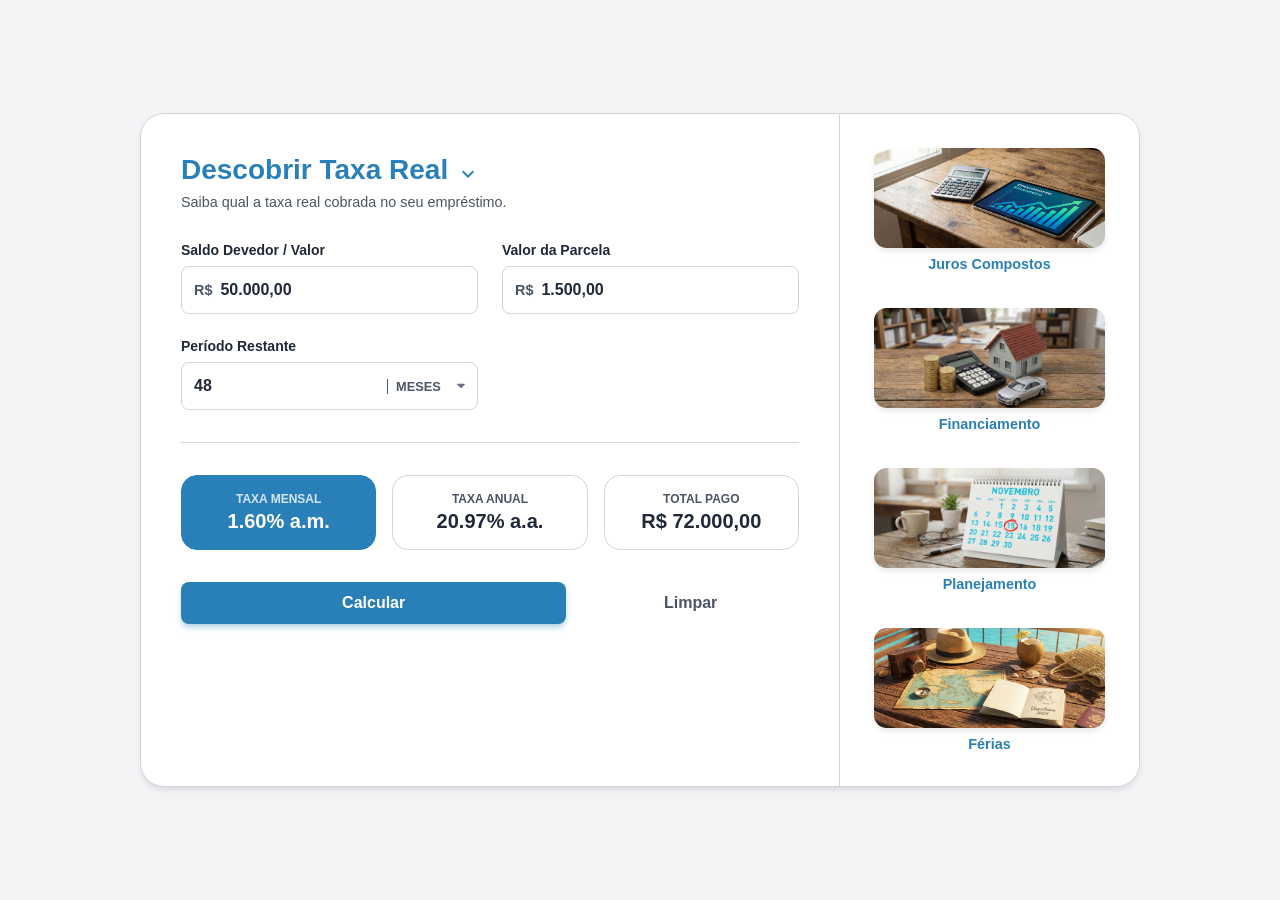
==== frontend/calculadoras/Financiamento/index-calcFinanciamento.html @ 9ed7d4e8 "ADD Planejamento" ====
<!DOCTYPE html>
<html lang="pt-BR">
<head>
    <meta charset="UTF-8">
    <meta name="viewport" content="width=device-width, initial-scale=1.0">
    <title>Calculadora Financiamento</title>
    
    <link rel="stylesheet" href="style-calcFinanciamento.css">
    <link href="https://fonts.googleapis.com/icon?family=Material+Icons" rel="stylesheet">
</head>
<body>

    <div class="calc-wrapper">
        
        <main class="calc-main">
            
            <header class="calc-header relative">
                <div class="title-wrapper" onclick="toggleMenu()">
                    <h2 id="titulo-func">Descobrir Taxa Real</h2>
                    <span class="material-icons arrow-icon">expand_more</span>
                </div>
                <p id="desc-func">Saiba qual a taxa real cobrada no seu financiamento.</p>

                <div id="menu-modos" class="dropdown-menu hidden">
                    <div class="dropdown-item" onclick="mudarModo('taxa')">
                        <strong>Descobrir Taxa Real</strong>
                        <small>Tenho a parcela e o valor, quero a taxa.</small>
                    </div>
                    <div class="dropdown-item" onclick="mudarModo('parcela')">
                        <strong>Simular Parcela</strong>
                        <small>Tenho a taxa e o valor, quero a parcela.</small>
                    </div>
                    <div class="dropdown-item" onclick="mudarModo('valor')">
                        <strong>Descobrir Valor Financiado</strong>
                        <small>Tenho a parcela e a taxa, quanto posso financiar?</small>
                    </div>
                    <div class="dropdown-item" onclick="mudarModo('amortizacao')">
                        <strong>Tabela de Amortização</strong>
                        <small>Gerar tabela de amortização do financiamento.</small>
                    </div>
                </div>
            </header>

            <form class="inputs-grid" onsubmit="return false;">
                
                <div class="input-group" id="group-valor">
                    <label for="val-inicial">Saldo Devedor / Valor</label>
                    <div class="input-wrapper">
                        <span class="currency">R$</span>
                        <input type="text" id="val-inicial" value="50.000,00">
                    </div>
                </div>

                <div class="input-group" id="group-parcela">
                    <label for="val-mensal">Valor da Parcela</label>
                    <div class="input-wrapper">
                        <span class="currency">R$</span>
                        <input type="text" id="val-mensal" value="1.500,00">
                    </div>
                </div>

                <div class="input-group" id="group-taxa">
                    <label for="val-taxa">Taxa de Juros</label>
                    <div class="input-wrapper compound">
                        <span class="prefix">%</span>
                        <input type="text" id="val-taxa" value="1,50">
                        <select id="tipo-taxa-input" class="suffix-select">
                            <option value="mensal" selected>Mensal</option>
                            <option value="anual">Anual</option>
                        </select>
                    </div>
                </div>

                <div class="input-group" id="group-periodo">
                    <label for="val-periodo">Período Restante</label>
                    <div class="input-wrapper compound">
                        <input type="text" id="val-periodo" value="48">
                        <select id="tipo-periodo" class="suffix-select">
                            <option value="meses" selected>Meses</option>
                            <option value="anos">Anos</option>
                        </select>
                    </div>
                </div>

                <div class="input-group" id="group-amortizacao-valor" style="display: none;">
                    <label for="val-amortizacao-valor">Valor a Amortizar</label>
                    <div class="input-wrapper">
                        <span class="currency">R$</span>
                        <input type="text" id="val-amortizacao-valor" value="5.000,00">
                    </div>
                </div>

                <div class="input-group" id="group-amortizacao" style="display: none;">
                    <label for="tipo-amortizacao">O que reduzir?</label>
                    <div class="input-wrapper">
                        <select id="tipo-amortizacao" class="suffix-select">
                            <option value="prazo" selected>Reduzir Prazo</option>
                            <option value="parcela">Reduzir Parcela</option>
                        </select>
                    </div>
                </div>
            </form>

            <div class="divider"></div>

            <div class="results-container">
                <div class="result-card highlight" id="card-res-1">
                    <span class="res-label" id="label-res-1">Taxa Mensal</span>
                    <span id="res-1" class="res-value">---</span>
                </div>
                <div class="result-card" id="card-res-2">
                    <span class="res-label" id="label-res-2">Taxa Anual</span>
                    <span id="res-2" class="res-value">---</span>
                </div>
                <div class="result-card" id="card-total">
                    <span class="res-label">Total Pago</span>
                    <span id="res-total" class="res-value">---</span>
                </div>
            </div>
          
            <div class="actions">
                <button id="btn-calcular" class="btn btn-primary">Calcular</button>
                <button id="btn-limpar" class="btn btn-secondary">Limpar</button>
            </div>
        </main>

        <aside class="calc-sidebar">
            <div class="sidebar-item" onclick="window.location.href='../jurosCompostos/index-calcJurosComposto.html'">
                <div class="img-box">
                    <img src="../../imgs/JurosCompostos.png" alt="Juros Compostos">
                </div>
                <span>Juros Compostos</span>
            </div>

            <div class="sidebar-item active-item">
                <div class="img-box">
                    <img src="../../imgs/Financiamento.png" alt="Financiamento">
                </div>
                <span>Financiamento</span>
            </div>

            <div class="sidebar-item" onclick="window.location.href='../Planejamento/index-calcPlanejamento.html'">
                <div class="img-box">
                    <img src="../../imgs/calendario.png" alt="Planejamento">
                </div>
                <span>Planejamento</span>
            </div>
            
            <div class="sidebar-item" onclick="alert('Funcionalidade em desenvolvimento!')">
                <div class="img-box">
                    <img src="../../imgs/Ferias.png" alt="Ferias">
                </div>
                <span>Férias</span>
            </div>
        </aside>

    </div>

    <script src="../../utils.js"></script>
    <script src="api-calcFinanciamento.js"></script>
    <script src="script-calcFinanciamento.js"></script>
    
<script>
        // --- LÓGICA UNIVERSAL DE TEMA ---
        
        function carregarTema() {
            // 1. Tenta pegar do localStorage (compartilhado com o dashboard)
            const temaSalvo = localStorage.getItem('theme');
            const preferenciaSistema = window.matchMedia && window.matchMedia('(prefers-color-scheme: dark)').matches;

            if (temaSalvo === 'dark' || (!temaSalvo && preferenciaSistema)) {
                document.documentElement.classList.add('dark');
            } else {
                document.documentElement.classList.remove('dark');
            }
        }

        // Executa imediatamente ao abrir o iframe
        carregarTema();

        // 2. OUVINTE DE EVENTOS: Escuta o Dashboard mandar mudar o tema em tempo real
        window.addEventListener('message', (event) => {
            if (event.data === 'set-dark') {
                document.documentElement.classList.add('dark');
                localStorage.setItem('theme', 'dark'); // Garante sincronia
            } else if (event.data === 'set-light') {
                document.documentElement.classList.remove('dark');
                localStorage.setItem('theme', 'light');
            }
        });
    </script>
</body>
</html>
---- frontend/calculadoras/Financiamento/style-calcFinanciamento.css ----
/* --- 1. VARIÁVEIS (Design System do Dashboard) --- */
/* ... MANTENHA TODO O CSS ANTERIOR ATÉ A LINHA 110 (suffix) ... */

.suffix { 
    margin-left: 0.5rem; 
    padding-left: 0.5rem; 
    border-left: 1px solid var(--text-secondary); 
    font-size: 0.8rem;
    text-transform: uppercase;
}

/* --- NOVO ESTILO PARA OS DROPDOWNS --- */
.suffix-select {
    margin-left: 0.5rem;
    padding-left: 0.5rem;
    border: none;
    border-left: 1px solid var(--text-secondary);
    background-color: transparent;
    color: var(--text-secondary);
    font-size: 0.8rem;
    font-weight: 700;
    text-transform: uppercase;
    cursor: pointer;
    outline: none;
    appearance: none; /* Remove a seta padrão em alguns navegadores para ficar mais limpo, ou deixe se preferir */
    -webkit-appearance: none;
    -moz-appearance: none;
    
    /* Recolocando uma seta customizada pequena ou apenas texto */
    background-image: url("data:image/svg+xml;charset=US-ASCII,%3Csvg%20xmlns%3D%22http%3A%2F%2Fwww.w3.org%2F2000%2Fsvg%22%20width%3D%22292.4%22%20height%3D%22292.4%22%3E%3Cpath%20fill%3D%22%236b7280%22%20d%3D%22M287%2069.4a17.6%2017.6%200%200%200-13-5.4H18.4c-5%200-9.3%201.8-12.9%205.4A17.6%2017.6%200%200%200%200%2082.2c0%205%201.8%209.3%205.4%2012.9l128%20127.9c3.6%203.6%207.8%205.4%2012.8%205.4s9.2-1.8%2012.8-5.4L287%2095c3.5-3.5%205.4-7.8%205.4-12.8%200-5-1.9-9.2-5.5-12.8z%22%2F%3E%3C%2Fsvg%3E");
    background-repeat: no-repeat;
    background-position: right 0 center;
    background-size: 0.65em;
    padding-right: 1.5rem;
}

.suffix-select:hover {
    color: var(--brand-blue);
    background-image: url("data:image/svg+xml;charset=US-ASCII,%3Csvg%20xmlns%3D%22http%3A%2F%2Fwww.w3.org%2F2000%2Fsvg%22%20width%3D%22292.4%22%20height%3D%22292.4%22%3E%3Cpath%20fill%3D%22%232980b9%22%20d%3D%22M287%2069.4a17.6%2017.6%200%200%200-13-5.4H18.4c-5%200-9.3%201.8-12.9%205.4A17.6%2017.6%200%200%200%200%2082.2c0%205%201.8%209.3%205.4%2012.9l128%20127.9c3.6%203.6%207.8%205.4%2012.8%205.4s9.2-1.8%2012.8-5.4L287%2095c3.5-3.5%205.4-7.8%205.4-12.8%200-5-1.9-9.2-5.5-12.8z%22%2F%3E%3C%2Fsvg%3E");
}

html.dark .suffix-select {
    color: var(--text-secondary);
    /* Ajuste para ícone branco/cinza no dark mode se necessário, mas o cinza atual funciona bem */
}

/* Estilo base das opções (Light Mode) */
.suffix-select option {
    background-color: var(--bg-card);
    color: var(--text-primary);
    padding: 10px; /* Funciona no Firefox, ignorado em alguns navegadores */
    font-size: 1rem;
}

/* Estilo específico para Dark Mode */
html.dark .suffix-select option {
    background-color: var(--bg-input); /* Fundo cinza escuro */
    color: var(--text-primary);        /* Texto claro */
}

/* Remove a borda azul de foco padrão (outline) se ainda estiver aparecendo */
.suffix-select:focus {
    outline: none;
    box-shadow: none; /* Remove sombras indesejadas */
}

:root {
    /* Light Mode */
    --bg-body: #f3f4f6;
    --bg-card: #ffffff;
    --bg-input: #ffffff;
    --text-primary: #1f2937;
    --text-secondary: #4b5563;
    --brand-blue: #2980b9;
    --brand-hover: #1c6ea4;
    --border-color: #d1d5db;
    --highlight-bg: #eff6ff;
    
    --shadow: 0 4px 6px -1px rgba(0, 0, 0, 0.1);
}

html.dark {
    /* Dark Mode */
    --bg-body: #111827;
    --bg-card: #1f2937;
    --bg-input: #374151;
    --text-primary: #f9fafb;
    --text-secondary: #d1d5db;
    --brand-blue: #48C7F5;
    --brand-hover: #3baedb;
    --border-color: #4b5563;
    --highlight-bg: #374151;
}

/* --- 2. RESET & LAYOUT --- */
* { margin: 0; padding: 0; box-sizing: border-box; font-family: 'Segoe UI', sans-serif; }

body {
    background-color: var(--bg-body);
    color: var(--text-primary);
    min-height: 100vh;
    display: flex;
    justify-content: center;
    align-items: center;
    padding: 1rem;
    transition: background-color 0.3s, color 0.3s;
}

/* Container Principal (Card Gigante) */
.calc-wrapper {
    width: 100%;
    max-width: 1000px;
    background-color: var(--bg-card);
    border-radius: 1.5rem;
    box-shadow: var(--shadow);
    display: flex;
    overflow: hidden;
    border: 1px solid var(--border-color);
}

/* --- 3. ÁREA PRINCIPAL (ESQUERDA) --- */
.calc-main {
    flex: 1;
    padding: 2.5rem;
    display: flex;
    flex-direction: column;
    gap: 2rem;
}

.calc-header h2 { color: var(--brand-blue); font-size: 1.75rem; margin-bottom: 0.5rem; }
.calc-header p { color: var(--text-secondary); font-size: 0.9rem; }

/* Grid de Inputs */
.inputs-grid {
    display: grid;
    grid-template-columns: 1fr 1fr;
    gap: 1.5rem;
}

.input-group label {
    display: block;
    font-size: 0.875rem;
    font-weight: 600;
    margin-bottom: 0.5rem;
    color: var(--text-primary);
}

.input-wrapper {
    display: flex;
    align-items: center;
    background-color: var(--bg-input);
    border: 1px solid var(--border-color);
    border-radius: 0.5rem;
    padding: 0 0.75rem;
    height: 3rem;
    transition: border-color 0.2s;
}

.input-wrapper:focus-within {
    border-color: var(--brand-blue);
    outline: 2px solid rgba(41, 128, 185, 0.2);
}

.input-wrapper input {
    flex: 1;
    background: transparent;
    border: none;
    outline: none;
    font-size: 1rem;
    font-weight: 700;
    color: var(--text-primary);
    width: 100%;
}

.currency, .prefix, .suffix {
    font-weight: 600;
    color: var(--text-secondary);
    font-size: 0.9rem;
}

.currency { margin-right: 0.5rem; }
.prefix { margin-right: 0.5rem; }
.suffix { 
    margin-left: 0.5rem; 
    padding-left: 0.5rem; 
    border-left: 1px solid var(--text-secondary); 
    font-size: 0.8rem;
    text-transform: uppercase;
}

/* Divisória */
.divider { height: 1px; background-color: var(--border-color); width: 100%; }

/* Resultados */
.results-container {
    display: grid;
    grid-template-columns: repeat(3, 1fr);
    gap: 1rem;
}

.result-card {
    background-color: var(--bg-input);
    padding: 1rem;
    border-radius: 1rem;
    text-align: center;
    border: 1px solid var(--border-color);
}

.result-card.highlight {
    background-color: var(--brand-blue);
    border-color: var(--brand-blue);
}

.result-card.highlight .res-label { color: rgba(255,255,255,0.8); }
.result-card.highlight .res-value { color: #fff; }

.res-label { display: block; font-size: 0.75rem; text-transform: uppercase; font-weight: 700; color: var(--text-secondary); margin-bottom: 0.25rem; }
.res-value { font-size: 1.25rem; font-weight: 900; color: var(--text-primary); }

/* Botões */
.actions { display: flex; gap: 1rem; align-items: center; }

.btn {
    padding: 0.75rem 1.5rem;
    border-radius: 0.5rem;
    font-weight: 700;
    cursor: pointer;
    transition: all 0.2s;
    font-size: 1rem;
    border: none;
}

.btn-primary {
    background-color: var(--brand-blue);
    color: #fff;
    flex: 2;
    box-shadow: 0 4px 6px -1px rgba(41, 128, 185, 0.4);
}
.btn-primary:hover { background-color: var(--brand-hover); transform: translateY(-1px); }

.btn-secondary {
    background: transparent;
    color: var(--text-secondary);
    flex: 1;
}
.btn-secondary:hover { color: #ef4444; background-color: rgba(239, 68, 68, 0.1); }

/* --- 4. SIDEBAR VISUAL (DIREITA) --- */
.calc-sidebar {
    width: 300px;
    background-color: var(--bg-input);
    padding: 1.5rem;
    display: flex;
    flex-direction: column;
    gap: 1rem; /* Reduzi o espaçamento entre itens */
    border-left: 1px solid var(--border-color);
    
    /* Garante que, se a tela for pequena na altura, apareça barra de rolagem */
    max-height: 100vh;
    overflow-y: auto; 
}

.sidebar-item {
    cursor: pointer;
    transition: transform 0.2s, background-color 0.2s;
    padding: 10px;
    border-radius: 12px;
}

.sidebar-item:hover { 
    transform: scale(1.02); 
    background-color: rgba(0,0,0,0.03); /* Leve destaque ao passar o mouse */
}

.img-box {
    width: 100%;
    height: 100px; /* REDUZIDO de 120px para 100px para caber os 4 itens */
    border-radius: 0.8rem;
    overflow: hidden;
    margin-bottom: 0.5rem;
    box-shadow: var(--shadow);
}

.img-box img { width: 100%; height: 100%; object-fit: cover; }
.sidebar-item span { font-weight: 700; color: var(--brand-blue); display: block; text-align: center; font-size: 0.9rem; }

/* --- 5. RESPONSIVIDADE --- */
@media (max-width: 768px) {
    .calc-wrapper { 
        flex-direction: column; 
        height: auto; 
        border-radius: 0; 
        border: none; 
        box-shadow: none; 
        padding-bottom: 80px; /* Espaço para não cobrir conteúdo se menu for fixo */
    }

    .calc-main { padding: 1rem; }

    /* Transforma a Sidebar em Menu Horizontal no Mobile */
    .calc-sidebar {
        display: flex; 
        flex-direction: row; /* Itens lado a lado */
        width: 100%;
        height: auto;
        overflow-x: auto; /* Rolagem lateral se não couber */
        padding: 10px;
        border-left: none;
        border-top: 1px solid var(--border-color);
        background-color: var(--bg-card);
        gap: 10px;
        
        /* Opcional: Fixar no fundo da tela como um app */
        /* position: fixed; bottom: 0; left: 0; z-index: 100; box-shadow: 0 -2px 10px rgba(0,0,0,0.1); */
    }

    .sidebar-item {
        min-width: 80px; /* Tamanho mínimo do ícone */
        flex: 1;
        display: flex;
        flex-direction: column;
        align-items: center;
        padding: 5px;
    }

    .img-box {
        height: 50px; /* Imagens bem menores no celular */
        width: 50px;
        margin-bottom: 5px;
        border-radius: 8px;
    }

    .sidebar-item span {
        font-size: 0.7rem; /* Texto menor */
        line-height: 1.1;
    }
}

/* --- CABEÇALHO INTERATIVO --- */
.calc-header.relative {
    position: relative; /* Para o menu absoluto se posicionar aqui */
}

.title-wrapper {
    display: inline-flex;
    align-items: center;
    gap: 8px;
    cursor: pointer;
    user-select: none;
    transition: opacity 0.2s;
}

.title-wrapper:hover {
    opacity: 0.8;
}

.arrow-icon {
    font-size: 1.5rem;
    color: var(--brand-blue);
    transition: transform 0.3s;
}

/* Gira a seta quando o menu está aberto (será ativado via JS) */
.menu-open .arrow-icon {
    transform: rotate(180deg);
}

/* --- MENU DROPDOWN --- */
.dropdown-menu {
    position: absolute;
    top: 100%;
    left: 0;
    width: 300px;
    background-color: var(--bg-card);
    border: 1px solid var(--border-color);
    border-radius: 0.75rem;
    box-shadow: 0 10px 15px -3px rgba(0, 0, 0, 0.1), 0 4px 6px -2px rgba(0, 0, 0, 0.05);
    z-index: 50;
    overflow: hidden;
    margin-top: 0.5rem;
}

.dropdown-menu.hidden {
    display: none;
}

.dropdown-item {
    padding: 1rem;
    border-bottom: 1px solid var(--border-color);
    cursor: pointer;
    transition: background-color 0.2s;
}

.dropdown-item:last-child {
    border-bottom: none;
}

.dropdown-item:hover {
    background-color: var(--highlight-bg);
}

.dropdown-item strong {
    display: block;
    color: var(--brand-blue);
    font-size: 0.95rem;
    margin-bottom: 0.2rem;
}

.dropdown-item small {
    display: block;
    color: var(--text-secondary);
    font-size: 0.8rem;
    line-height: 1.3;
}
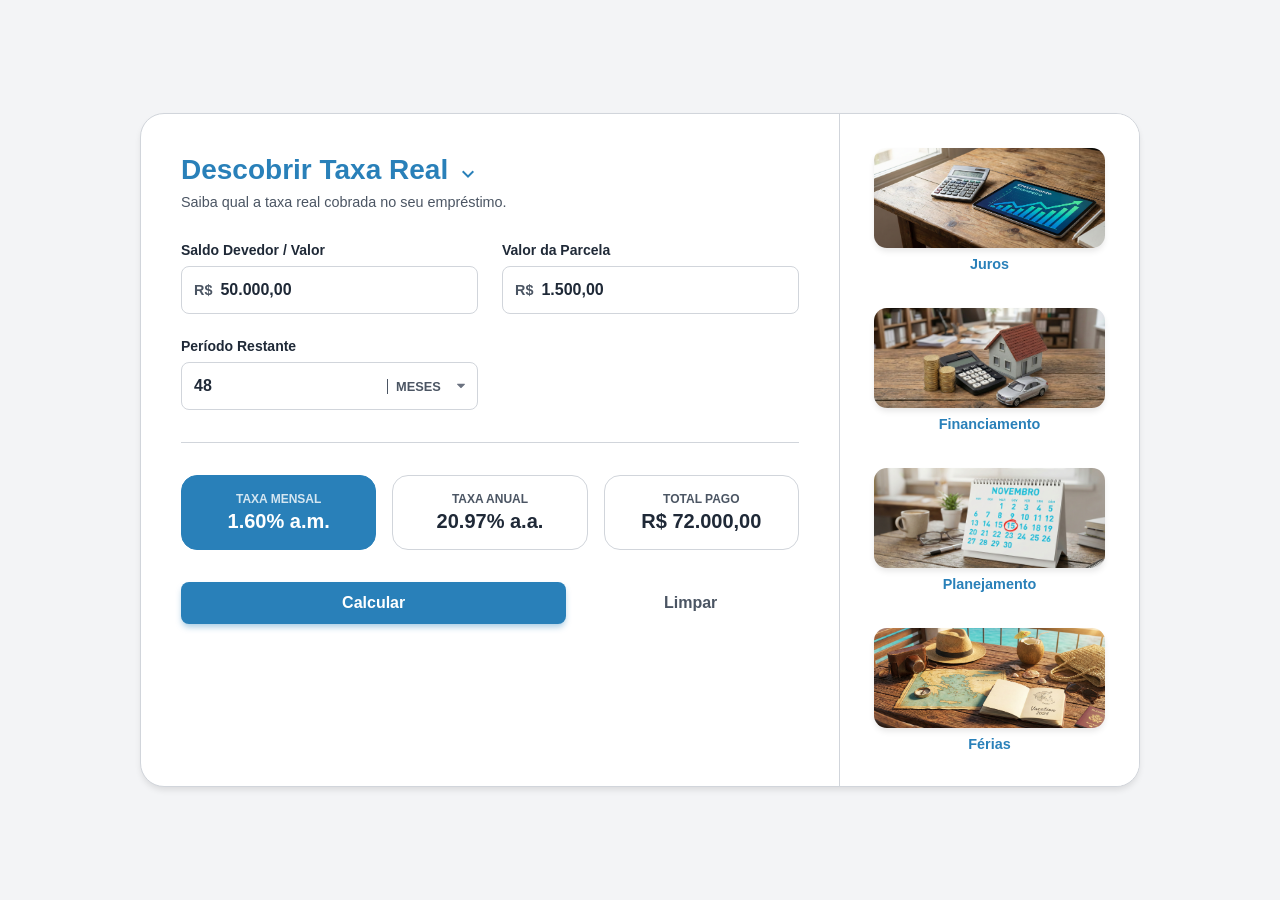
==== commit f2a0b475: "FIX BUGS" ====
--- a/frontend/calculadoras/Financiamento/index-calcFinanciamento.html
+++ b/frontend/calculadoras/Financiamento/index-calcFinanciamento.html
@@ -129,7 +129,7 @@
                 <div class="img-box">
                     <img src="../../imgs/JurosCompostos.png" alt="Juros Compostos">
                 </div>
-                <span>Juros Compostos</span>
+                <span>Juros</span>
             </div>
 
             <div class="sidebar-item active-item">
